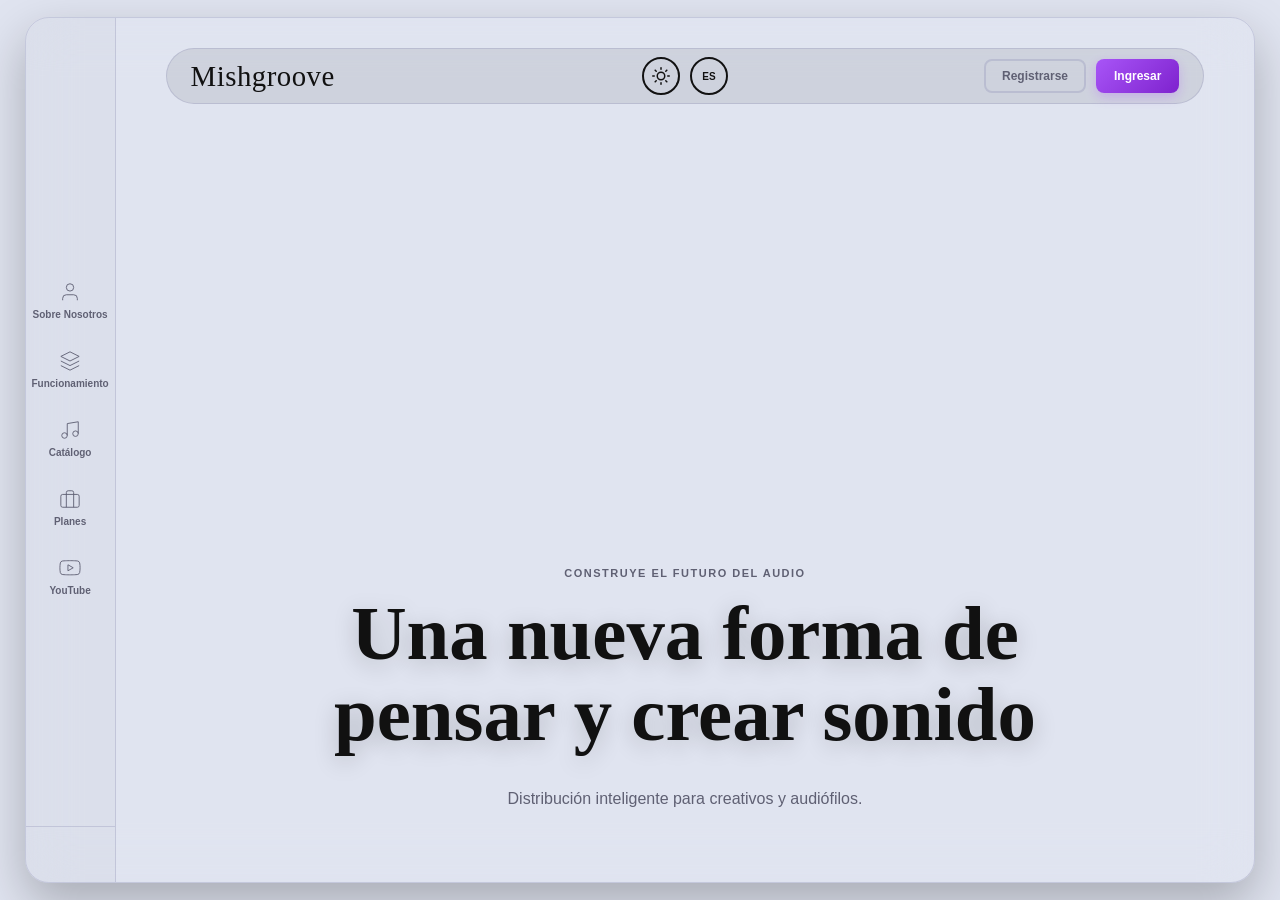
==== index.html @ 0e0fbe4e "Add files via upload" ====
<!DOCTYPE html>
<html lang="es">
<head>
    <meta charset="UTF-8">
    <meta name="viewport" content="width=device-width, initial-scale=1.0">
    <title>Mishgroove - Inicio</title>
    <link rel="stylesheet" href="styles.css">
    <link id="favicon" rel="icon" type="image/png" href="icon/Claro/favicon-128x128.png">
</head>
<body class="theme-claro">

    <div class="glass-dashboard-container">
        <aside class="sidebar">
            <div class="logo-avatar-wrapper">
                <img src="Images/logo tema claro.png" class="logo-avatar img-claro" alt="Logo Mishgroove" onerror="this.style.display='none'">
                <img src="Images/logo tema alt.png" class="logo-avatar img-alt" alt="Logo Mishgroove" onerror="this.style.display='none'">
                <img src="Images/logo tema oscuro.png" class="logo-avatar img-oscuro" alt="Logo Mishgroove" onerror="this.style.display='none'">
            </div>
        
            <nav class="sidebar-nav">
                <ul class="nav-links">
                    <li><a href="#sobre-nosotros">
                        <svg class="nav-svg-icon" viewBox="0 0 24 24"><path d="M20 21v-2a4 4 0 0 0-4-4H8a4 4 0 0 0-4 4v2"></path><circle cx="12" cy="7" r="4"></circle></svg>
                        <span class="nav-text lang" data-es="Sobre Nosotros" data-en="About Us">Sobre Nosotros</span>
                    </a></li>
                    <li><a href="#como-funciona">
                        <svg class="nav-svg-icon" viewBox="0 0 24 24"><polygon points="12 2 2 7 12 12 22 7 12 2"></polygon><polyline points="2 17 12 22 22 17"></polyline><polyline points="2 12 12 17 22 12"></polyline></svg>
                        <span class="nav-text lang" data-es="Funcionamiento" data-en="How it Works">Funcionamiento</span>
                    </a></li>
                    <li><a href="catalogo.html">
                        <svg class="nav-svg-icon" viewBox="0 0 24 24"><path d="M9 18V5l12-2v13"></path><circle cx="6" cy="18" r="3"></circle><circle cx="18" cy="16" r="3"></circle></svg>
                        <span class="nav-text lang" data-es="Catálogo" data-en="Catalog">Catálogo</span>
                    </a></li>
                    <li><a href="#pricing">
                        <svg class="nav-svg-icon" viewBox="0 0 24 24"><rect x="2" y="7" width="20" height="14" rx="2" ry="2"></rect><path d="M16 21V5a2 2 0 0 0-2-2h-4a2 2 0 0 0-2 2v16"></path></svg>
                        <span class="nav-text lang" data-es="Planes" data-en="Plans">Planes</span>
                    </a></li>
                    <li><a href="https://www.youtube.com/watch?v=VIDEO_ID" target="_blank" rel="noopener noreferrer">
                        <svg class="nav-svg-icon" viewBox="0 0 24 24"><path d="M22.54 6.42a2.78 2.78 0 0 0-1.94-2C18.88 4 12 4 12 4s-6.88 0-8.6.46a2.78 2.78 0 0 0-1.94 2A29 29 0 0 0 1 11.75a29 29 0 0 0 .46 5.33A2.78 2.78 0 0 0 3.4 19c1.72.46 8.6.46 8.6.46s6.88 0 8.6-.46a2.78 2.78 0 0 0 1.94-2A29 29 0 0 0 23 11.75a29 29 0 0 0-.46-5.33z"></path><polygon points="9.75 15.02 15.5 11.75 9.75 8.48 9.75 15.02"></polygon></svg>
                        <span class="nav-text">YouTube</span>
                    </a></li>
                </ul>
            </nav>

            <div class="sidebar-controls-footer">
                <!-- Controles movidos a la barra de navegación superior -->
            </div>
        </aside>

        <main class="cinematic-hero-section">           
            <div class="hero-background"></div>
            <div class="hero-wrapper-top"> 
                <header class="cinematic-navbar-pill">
                    <div class="pill-left">Mishgroove</div>
                    <div class="pill-center-controls">
                        <div class="dropdown-container">
                            <button class="theme-circle-btn" id="theme-menu-btn" aria-label="Cambiar Tema" title="Cambiar Tema">
                                <div class="theme-icon-display"></div>
                            </button>
                            <div class="dropdown-menu" id="theme-menu">
                                <div class="dropdown-item" data-theme="0"><svg viewBox="0 0 24 24"><circle cx="12" cy="12" r="5"></circle></svg><span>Tema Claro</span></div>
                                <div class="dropdown-item" data-theme="1"><svg viewBox="0 0 24 24"><path d="M12 2v4M12 18v4M4.93 4.93l2.83 2.83"></path></svg><span>Tema Alt</span></div>
                                <div class="dropdown-item" data-theme="2"><svg viewBox="0 0 24 24"><path d="M21 12.79A9 9 0 1 1 11.21 3 7 7 0 0 0 21 12.79z"></path></svg><span>Tema Oscuro</span></div>
                            </div>
                        </div>
                        <div class="dropdown-container">
                            <button class="theme-circle-btn" id="lang-menu-btn" style="font-size:10px; font-weight:bold;"><span id="current-lang-text">ES</span></button>
                            <div class="dropdown-menu" id="lang-menu">
                                <div class="dropdown-item" data-lang="es">Español (ES)</div>
                                <div class="dropdown-item" data-lang="en">English (EN)</div>
                            </div>
                        </div>
                    </div>
                    <div class="pill-right-actions">
                        <button class="btn-pill-sec lang" id="pill-register-trigger" data-es="Registrarse" data-en="Register">Registrarse</button>
                        <button class="btn-pill-pri lang" id="pill-login-trigger" data-es="Ingresar" data-en="Login">Ingresar</button>
                    </div>
                </header>
                <div class="cinematic-hero-content animate-fade-in" style="display: flex; flex-direction: column; align-items: center; text-align: center;">
                    <span class="hero-tagline lang" data-es="CONSTRUYE EL FUTURO DEL AUDIO" data-en="BUILD THE AUDIO FUTURE">CONSTRUYE EL FUTURO DEL AUDIO</span>
                    <h1 class="hero-main-title lang" data-es="Una nueva forma de pensar y crear sonido" data-en="A new way to think and create sound">Una nueva forma de pensar y crear sonido</h1>
                    <p class="section-desc lang" data-es="Distribución inteligente para creativos y audiófilos." data-en="Smart distribution for creatives and audiophiles.">Distribución inteligente para creativos y audiófilos.</p>
                </div>
            </div>

            <section id="sobre-nosotros" class="glass-section animate-fade-in" style="animation-delay: 0.2s;">
                <h2 class="lang" data-es="Sobre Nosotros" data-en="About Us">Sobre Nosotros</h2>
                <p class="section-desc lang" data-es="Mishgroove es la central de audio del futuro, diseñada específicamente para artistas independientes, ingenieros de sonido y productoras de alto nivel. Nuestra interfaz permite una gestión técnica y visual inigualable." data-en="Mishgroove is the audio hub of the future, designed specifically for independent artists, sound engineers, and high-level producers.">Mishgroove es la central de audio del futuro, diseñada específicamente para artistas independientes, ingenieros de sonido y productoras de alto nivel. Nuestra interfaz permite una gestión técnica y visual inigualable.</p>
                
                <div class="about-grid">
                    <div class="about-card">
                        <img src="/imagen index/1.jpg" alt="Misión" style="width: 100%; height: 150px; object-fit: cover; border-radius: 12px; margin-bottom: 15px;">
                        <h3 class="lang" data-es="Nuestra Misión" data-en="Our Mission">Nuestra Misión</h3>
                        <p class="lang" data-es="Democratizar la distribución musical ofreciendo herramientas analíticas de grado de ingeniería a cualquier creador, eliminando las barreras técnicas de la industria tradicional." data-en="Democratize music distribution by offering engineering-grade analytical tools to any creator.">Democratizar la distribución musical ofreciendo herramientas analíticas de grado de ingeniería a cualquier creador, eliminando las barreras técnicas de la industria tradicional.</p>
                    </div>
                    <div class="about-card">
                        <img src="/imagen index/2.jpg" alt="Visión" style="width: 100%; height: 150px; object-fit: cover; border-radius: 12px; margin-bottom: 15px;">
                        <h3 class="lang" data-es="Nuestra Visión" data-en="Our Vision">Nuestra Visión</h3>
                        <p class="lang" data-es="Ser el ecosistema digital donde la estética visual y la precisión del audio convergen, permitiendo a los artistas centrarse en lo que importa: crear su obra maestra." data-en="To be the digital ecosystem where visual aesthetics and audio precision converge.">Ser el ecosistema digital donde la estética visual y la precisión del audio convergen, permitiendo a los artistas centrarse en lo que importa: crear su obra maestra.</p>
                    </div>
                </div>
            </section>
            
            <section id="como-funciona" class="glass-section animate-fade-in" style="animation-delay: 0.4s;">
                <h2 class="lang" data-es="¿Cómo Funciona?" data-en="How it Works?">¿Cómo Funciona?</h2>
                <div class="steps-grid">
                    <div class="step-card hover-lift">
                        <img src="/imagen index/3.jpg" alt="Sube tu arte" style="width: 100%; height: 120px; object-fit: cover; border-radius: 8px; margin-bottom: 15px;">
                        <span class="step-number">1</span>
                        <h4 class="lang" data-es="Sube tu Arte" data-en="Upload Art">Sube tu Arte</h4>
                        <p class="lang" data-es="Usa nuestro estudio estilo Amuse para arrastrar tus archivos Master y configurar los metadatos." data-en="Use our Amuse-style studio to drag your Master files and configure metadata.">Usa nuestro estudio estilo Amuse para arrastrar tus archivos Master y configurar los metadatos.</p>
                    </div>
                    <div class="step-card hover-lift">
                        <img src="/imagen index/4.jpg" alt="Validación" style="width: 100%; height: 120px; object-fit: cover; border-radius: 8px; margin-bottom: 15px;">
                        <span class="step-number">2</span>
                        <h4 class="lang" data-es="Validación" data-en="Validation">Validación</h4>
                        <p class="lang" data-es="Nuestro equipo de administradores revisa la calidad de audio y derechos de autor rápidamente." data-en="Our admin team reviews audio quality and copyright quickly.">Nuestro equipo de administradores revisa la calidad de audio y derechos de autor rápidamente.</p>
                    </div>
                    <div class="step-card hover-lift">
                        <img src="/imagen index/5.jpg" alt="Monetiza" style="width: 100%; height: 120px; object-fit: cover; border-radius: 8px; margin-bottom: 15px;">
                        <span class="step-number">3</span>
                        <h4 class="lang" data-es="Monetiza" data-en="Monetize">Monetiza</h4>
                        <p class="lang" data-es="Tu música llega al catálogo global. Accede a gráficas detalladas si eres usuario Pro o Signature." data-en="Your music hits the global catalog. Access detailed charts if Pro or Signature.">Tu música llega al catálogo global. Accede a gráficas detalladas si eres usuario Pro o Signature.</p>
                    </div>
                </div>
            </section>

            <section id="features" class="glass-section animate-fade-in" style="animation-delay: 0.6s;">
                <h2 class="lang" data-es="Artistas Top" data-en="Top Artists">Artistas Top</h2>
                <div class="features-grid">
                    <div class="artist-card">
                        <img src="https://images.unsplash.com/photo-1584679109597-c686d939223d?w=200" alt="Neon Pulse">
                        <h3 class="lang" data-es="Neon Pulse" data-en="Neon Pulse">Neon Pulse</h3>
                        <p class="lang" data-es="Pioneros en la síntesis granular y ritmos envolventes." data-en="Pioneers in granular synthesis.">Pioneros en la síntesis granular y ritmos envolventes.</p>
                        <div class="artist-stats">
                            <div><strong>120K</strong><br>Oyentes</div>
                            <div><strong style="color: var(--btn-primary-start);">Signature</strong><br>Status</div>
                        </div>
                    </div>
                    <div class="artist-card">
                        <img src="https://images.unsplash.com/photo-1507214152479-793a86c026a7?w=200" alt="The Velvet Sounds">
                        <h3 class="lang" data-es="The Velvet Sounds" data-en="The Velvet Sounds">The Velvet Sounds</h3>
                        <p class="lang" data-es="Guitarras orgánicas fusionadas con procesos digitales." data-en="Organic guitars fused with digital processes.">Guitarras orgánicas fusionadas con procesos digitales.</p>
                        <div class="artist-stats">
                            <div><strong>85K</strong><br>Oyentes</div>
                            <div><strong>Pro</strong><br>Status</div>
                        </div>
                    </div>
                    <div class="artist-card">
                        <img src="https://images.unsplash.com/photo-1559466193-6157500a87e0?w=200" alt="Echoes of Jupiter">
                        <h3 class="lang" data-es="Echoes of Jupiter" data-en="Echoes of Jupiter">Echoes of Jupiter</h3>
                        <p class="lang" data-es="Narrativas cinematográficas traducidas a frecuencias bajas." data-en="Cinematic narratives translated to low frequencies.">Narrativas cinematográficas traducidas a frecuencias bajas.</p>
                        <div class="artist-stats">
                            <div><strong>210K</strong><br>Oyentes</div>
                            <div><strong style="color: var(--btn-primary-start);">Signature</strong><br>Status</div>
                        </div>
                    </div>
                </div>
            </section>
            
            <section id="pricing" class="glass-section">
                <h2 class="lang" data-es="Elige tu Camino" data-en="Choose your Path">Elige tu Camino</h2>
                <p class="bcv-rate lang" data-es="Tasa BCV referencial: 617.63 VES/USD" data-en="Reference BCV Rate: 617.63 VES/USD">Tasa BCV referencial: 617.63 VES/USD</p>
                <div class="pricing-grid">
                    <div class="pricing-card hover-lift">
                        <h3>Plan Essential</h3>
                        <h4 class="lang" data-es="Gratis" data-en="Free">Gratis</h4>
                        <p class="lang" data-es="Sube tu música al catálogo global. Estadísticas bloqueadas." data-en="Upload music to global catalog. Stats locked.">Sube tu música al catálogo global. Estadísticas y reservas bloqueadas.</p>
                    </div>
                    <div class="pricing-card hover-lift" style="border-color: var(--btn-primary-start); box-shadow: 0 0 20px var(--btn-primary-shadow);">
    <h3 style="color: var(--btn-primary-start);">Plan Pro</h3>
                        <h4>$8 / mes</h4>
                        <p class="lang" data-es="Estadísticas detalladas, reservas de estudio, gráficas en tiempo real." data-en="Detailed stats, real-time charts, featured profile.">Estadísticas detalladas, reservas de estudio, gráficas en tiempo real.</p>
                    </div>
                    <div class="pricing-card hover-lift">
                        <h3>Plan Signature</h3>
                        <h4 class="lang" data-es="Solo por Petición" data-en="Request Only">Solo por Petición</h4>
                        <p class="lang" data-es="Monetización total, soporte prioritario, auditoría de métricas." data-en="Full monetization, priority support, metrics audit.">Monetización total, soporte prioritario, auditoría de métricas.</p>
                    </div>
                </div>
            </section>
        </main>
    </div>

    <!-- Modales de login permanecen igual -->
    <div class="modal-overlay" id="login-modal">
        <div class="modal-content login-dashboard-layout">
            <button class="close-btn" id="close-login-btn">&times;</button>
            <div class="login-media-side">
                <!-- El contenido de texto ahora tiene su propio contenedor con efecto glass -->
                <div class="login-media-content">
                    <span class="trending-badge">MISHGROOVE STUDIO</span>
                    <h3 class="lang" data-es="Espacio Creativo" data-en="Creative Space">Espacio Creativo</h3>
                    <p class="lang" data-es="Distribución inteligente para el artista moderno." data-en="Smart distribution for the modern artist.">Distribución inteligente para el artista moderno.</p>
                </div>
            </div>
            
            <div class="login-form-side">
                <div class="form-wrapper active" id="login-view">
                    <div class="form-side-header">
                        <h2 class="lang" data-es="Iniciar Sesión" data-en="Sign In">Iniciar Sesión</h2>
                    </div>
                    <form id="login-form" style="margin-top:20px;">
                        <div class="input-wrapper" style="margin-bottom: 12px;">
                            <input type="email" id="login-email" placeholder="Correo" required>
                        </div>
                        <div class="input-wrapper" style="margin-bottom: 15px;">
                            <input type="password" id="login-password" placeholder="Contraseña" required>
                        </div>
                        <button type="submit" class="btn-submit lang" data-es="Ingresar" data-en="Enter">Ingresar</button>
                    </form>
                    <p class="switch-form-text lang" data-es="¿No tienes cuenta? " data-en="No account? ">¿No tienes cuenta? <a href="#" id="go-to-register">Regístrate</a></p>
                </div>

                <div class="form-wrapper" id="register-view">
                    <div class="form-side-header">
                        <h2 class="lang" data-es="Crear Cuenta" data-en="Create Account">Crear Cuenta</h2>
                    </div>
                    <div class="role-selector" id="reg-role-selector" style="margin-top:15px; margin-bottom: 10px;">
                        <div class="role-card active" data-role="cliente-np"><p>Essential (Gratis)</p></div>
                        <div class="role-card" data-role="cliente-p"><p>Pro ($8)</p></div>
                    </div>
                    <form id="register-form">
                        <div class="input-wrapper" style="margin-bottom: 10px;">
                            <input type="text" id="reg-name" placeholder="Nombre completo" required>
                        </div>
                        <div class="input-wrapper" style="margin-bottom: 10px;">
                            <input type="email" id="reg-email" placeholder="Correo electrónico" required>
                        </div>
                        <div class="input-wrapper" style="margin-bottom: 10px;">
                            <label for="reg-dob" style="font-size: 11px; font-weight: bold; display: block; margin-bottom: 5px;" class="lang" data-es="Fecha de Nacimiento" data-en="Date of Birth">Fecha de Nacimiento</label>
                            <input type="date" id="reg-dob" required>
                        </div>
                        <div id="payment-fields" style="display: none;">
                            <p style="font-size:11px; margin-bottom:8px; font-weight:bold;">Suscripción Pro: $8 (Aprox 4.941,04 VES)</p>
                            <div class="payment-grid">
                                <input type="text" placeholder="Titular de la tarjeta" class="col-span-2">
                                <input type="text" placeholder="Número de Tarjeta (16 dígitos)" class="col-span-2" maxlength="16">
                                <input type="text" placeholder="MM/AA" maxlength="5">
                                <input type="text" placeholder="CVV" maxlength="3">
                            </div>
                        </div>
                        <div class="input-wrapper" style="margin-bottom: 15px;">
                            <input type="password" id="reg-password" placeholder="Contraseña segura" required>
                        </div>
                        <button type="submit" class="btn-submit lang" data-es="Crear cuenta" data-en="Create Account">Crear cuenta</button>
                    </form>
                    <p class="switch-form-text lang" data-es="¿Ya eres miembro? " data-en="Already a member? ">¿Ya eres miembro? <a href="#" id="go-to-login">Inicia sesión</a></p>
                </div>
            </div>
        </div>
    </div>
    <script src="script.js"></script>
</body>
</html>
---- styles.css ----
@font-face {
    font-family: titulo;
    src: url("fonts/Honfleur-Heavy.otf");
}

@font-face {
    font-family: texto;
    src: url("fonts/Maqui Hv.otf");
}

/* ================= AJUSTES TIPOGRÁFICOS Y TEXTO SEGURO ================= */
h1, h2, h3, h4, h5, h6, p, span, a, label, div {
    overflow-wrap: break-word;
    word-break: normal; /* Evita que rompa letras dentro de las palabras */
}

body::-webkit-scrollbar { display: none; }
html { scrollbar-width: none; scroll-behavior: smooth; }

:root {
    --font-title: 'titulo';
    --font-main: 'texto', sans-serif;
    --transition-speed: 0.4s;
}

/* ================= THEMES ================= */
body.theme-claro {
    --bg-color: #e2e5f0; --glass-bg: rgba(220, 224, 240, 0); --glass-border: rgba(155, 158, 189, 0.4);
    --card-bg: rgba(255, 255, 255, 0.242); --card-hover: rgba(198, 202, 230, 0.6); --text-color: #5f6073;
    --text-accent: #3b3c4a; --invert-text: #111; --modal-bg: rgba(225, 228, 242, 0.75); --input-bg: rgba(255, 255, 255, 0.6);
    --btn-color: #3b3c4a; --btn-text: #fff;
    --bg-overlay: rgba(220, 224, 240, 0.4);
    --hero-mesh: url('Images/claro.jpg');
    /* Tono oscuro para la imagen de fondo del hero */
    --hero-image-overlay: linear-gradient(0deg, rgba(226, 229, 240, 0.5) 0%, rgba(226, 229, 240, 0) 100%);

}

body.theme-alt {
    --bg-color: #ded6c9; --glass-bg: rgba(255, 255, 255, 0); --glass-border: rgba(156, 142, 119, 0.4);
    --card-bg: rgba(220, 208, 188, 0.16); --card-hover: rgba(191, 178, 156, 0.6); --text-color: #53493a;
    --text-accent: #2b251d; --invert-text: #222; --modal-bg: rgba(214, 202, 182, 0.8); --input-bg: rgba(255, 255, 255, 0.5);
    --btn-color: #4d4437; --btn-text: #fff;
    --bg-overlay: rgba(145, 130, 110, 0.5);
    --hero-mesh: url('Images/alt.jpg');
    /* Tono oscuro para la imagen de fondo del hero */
    --hero-image-overlay: linear-gradient(0deg, rgba(222, 214, 201, 0.6) 0%, rgba(222, 214, 201, 0.1) 100%);
}

body.theme-oscuro {
    --bg-color: #0b0c10; --glass-bg: rgba(30, 32, 48, 0); --glass-border: rgba(56, 60, 90, 0.45);
    --card-bg: rgba(37, 40, 61, 0.5); --card-hover: rgba(54, 58, 87, 0.75); --text-color: #888ca8;
    --text-accent: #a5a9c5; --invert-text: #fff; --modal-bg: rgba(20, 22, 33, 0.75); --input-bg: rgba(255, 255, 255, 0.07);
    --btn-color: #fff; --btn-text: #111;
    --bg-overlay: rgba(0, 0, 0, 0.75);
    --hero-mesh: url('Images/oscuro.jpg');
    /* Tono oscuro para la imagen de fondo del hero */
    --hero-image-overlay: linear-gradient(0deg, rgba(11, 12, 16, 0.8) 0%, rgba(11, 12, 16, 0.2) 100%);
}

/* FONDOS GLOBALES Y CAPA DE OPACIDAD */
body { 
    background-color: var(--bg-color); 
    background-image: var(--hero-mesh);
    background-size: cover;
    background-position: center;
    background-attachment: fixed;
    color: var(--text-color); 
    font-family: var(--font-main); 
    transition: background-color var(--transition-speed); 
    margin: 0; 
    display: flex; 
    justify-content: center; 
    align-items: center; 
    min-height: 100vh; 
    overflow: hidden; 
    position: relative;
}

body::before {
    content: '';
    position: fixed;
    inset: 0;
    background: var(--bg-overlay);
    z-index: -1;
    transition: background var(--transition-speed);
}

.glass-dashboard-container { 
    display: flex; 
    width: 96vw; 
    height: 96vh; 
    background: var(--glass-bg); 
    border: 1px solid var(--glass-border); 
    border-radius: 24px; 
    backdrop-filter: blur(25px); 
    -webkit-backdrop-filter: blur(25px); 
    box-shadow: 0 20px 50px rgba(0, 0, 0, 0.25);
    overflow: hidden; 
    animation: pageLoad 0.8s cubic-bezier(0.2, 0.8, 0.2, 1) forwards, themeFadeIn 0.5s ease;
}

/* Animación para la transición de tema */
.glass-dashboard-container.theme-fade-out {
    animation: themeFadeOut 0.25s ease forwards;
}

@keyframes themeFadeOut { from { opacity: 1; transform: scale(1); } to { opacity: 0; transform: scale(0.99); } }
@keyframes themeFadeIn { from { opacity: 0; transform: scale(0.99); } to { opacity: 1; transform: scale(1); } }

/* SIDEBAR & NAV */
.sidebar { width: 90px; background: rgba(0, 0, 0, 0.02); border-right: 1px solid var(--glass-border); display: flex; flex-direction: column; justify-content: space-between; align-items: center; padding: 30px 0; box-sizing: border-box; z-index: 10; }

.logo-avatar-wrapper { width: 42px; height: 42px; display: flex; justify-content: center; align-items: center; border-radius: 50%; overflow: hidden; flex-shrink: 0; }
.logo-avatar { display: none; width: 100%; height: 100%; object-fit: cover; }

body.theme-claro .img-claro, body.theme-alt .img-alt, body.theme-oscuro .img-oscuro { display: block; }
.sidebar-nav { flex-grow: 1; display: flex; align-items: center; margin-top: -40px; min-width: 0; }
.sidebar .nav-links { list-style: none; padding: 0; margin: 0; display: flex; flex-direction: column; gap: 30px; width: 100%; }
.sidebar .nav-links a { text-decoration: none; color: var(--text-color); font-size: 11px; display: flex; flex-direction: column; align-items: center; transition: transform 0.2s, color 0.2s; width: 100%; text-align: center; }
.sidebar .nav-links a:hover { color: var(--text-accent); transform: scale(1.1); }
.nav-svg-icon { width: 22px; height: 22px; stroke: currentColor; fill: none; }

.nav-text { font-size: 10px; font-weight: bold; margin-top: 6px; display: block; text-align: center; max-width: 100%; }

/* DROPDOWNS TEMA E IDIOMA */
.sidebar-controls-footer { display: flex; flex-direction: column; align-items: center; gap: 15px; border-top: 1px solid var(--glass-border); padding-top: 15px; margin-bottom: 10px; width: 100%;}
.dropdown-container { position: relative; display: flex; justify-content: center; width: 100%; }
.theme-circle-btn { width: 38px; height: 38px; background-color: transparent; border: 2px solid var(--text-color); border-radius: 50%; cursor: pointer; display: flex; justify-content: center; align-items: center; color: var(--text-color); transition: all 0.3s ease; overflow: hidden; }

/* Icono dinámico para el botón de tema */
.theme-icon-display {
    width: 18px;
    height: 18px;
    background-color: currentColor;
    transition: all 0.4s ease;
}

body.theme-claro .theme-icon-display { mask-image: url('data:image/svg+xml,<svg xmlns="http://www.w3.org/2000/svg" viewBox="0 0 24 24" fill="none" stroke="black" stroke-width="2" stroke-linecap="round" stroke-linejoin="round"><circle cx="12" cy="12" r="5"></circle><line x1="12" y1="1" x2="12" y2="3"></line><line x1="12" y1="21" x2="12" y2="23"></line><line x1="4.22" y1="4.22" x2="5.64" y2="5.64"></line><line x1="18.36" y1="18.36" x2="19.78" y2="19.78"></line><line x1="1" y1="12" x2="3" y2="12"></line><line x1="21" y1="12" x2="23" y2="12"></line><line x1="4.22" y1="19.78" x2="5.64" y2="18.36"></line><line x1="18.36" y1="5.64" x2="19.78" y2="4.22"></line></svg>'); }
body.theme-alt .theme-icon-display { mask-image: url('data:image/svg+xml,<svg xmlns="http://www.w3.org/2000/svg" viewBox="0 0 24 24" fill="none" stroke="black" stroke-width="2" stroke-linecap="round" stroke-linejoin="round"><path d="M12 2v4M12 18v4M4.93 4.93l2.83 2.83M16.24 16.24l2.83 2.83M2 12h4M18 12h4M4.93 19.78l2.83-2.83M16.24 7.76l2.83-2.83"></path></svg>'); }
body.theme-oscuro .theme-icon-display { mask-image: url('data:image/svg+xml,<svg xmlns="http://www.w3.org/2000/svg" viewBox="0 0 24 24" fill="none" stroke="black" stroke-width="2" stroke-linecap="round" stroke-linejoin="round"><path d="M21 12.79A9 9 0 1 1 11.21 3 7 7 0 0 0 21 12.79z"></path></svg>'); }

/* Posicionamiento del menú desplegable en la barra lateral */
.dropdown-menu {
    position: absolute; left: 100%; bottom: 0; margin-left: 15px;
    background: var(--modal-bg); border: 1px solid var(--glass-border); border-radius: 12px;
    padding: 8px; display: flex; flex-direction: column; gap: 5px;
    opacity: 0; pointer-events: none; transition: all 0.3s ease; backdrop-filter: blur(15px);
    min-width: 110px; z-index: 100; box-shadow: 0 10px 30px rgba(0,0,0,0.3);
    transform: translateX(-10px); /* Animación para la barra lateral */
}

/* Ajuste para cuando el menú está en la barra de navegación superior */
.cinematic-navbar-pill .dropdown-menu {
    left: auto; right: 0; bottom: auto; top: calc(100% + 10px);
    transform: translateY(-10px); /* Animación para la barra superior */
}
.dropdown-menu.active { opacity: 1; pointer-events: auto; transform: translateX(0); }
.dropdown-item { padding: 10px 14px; border-radius: 8px; font-size: 12px; font-weight: bold; cursor: pointer; color: var(--invert-text); text-align: left; transition: background 0.2s, padding-left 0.2s; display: flex; align-items: center; gap: 8px; }
.dropdown-item:hover { background: var(--card-hover); padding-left: 18px; }
.dropdown-item svg { width: 14px; height: 14px; fill: none; stroke: currentColor; stroke-width: 2; }

/* HERO & SCROLL SECTIONS */
.cinematic-hero-section { flex: 1; display: flex; flex-direction: column; position: relative; overflow-y: auto; scroll-behavior: smooth; }
.cinematic-hero-section::-webkit-scrollbar, .db-main-content::-webkit-scrollbar { width: 8px; } 
.cinematic-hero-section::-webkit-scrollbar-thumb, .db-main-content::-webkit-scrollbar-thumb { background: var(--glass-border); border-radius: 4px; }
.cinematic-hero-section::-webkit-scrollbar-track, .db-main-content::-webkit-scrollbar-track { background: transparent; }

.hero-wrapper-top { min-height: 100%; display: flex; flex-direction: column; justify-content: space-between; padding: 30px 50px; box-sizing: border-box; }

/* Fondo de Hero con efecto Glass y Blur */
.hero-background {
    position: fixed;
    top: 0; left: 0; right: 0; bottom: 0;
    background-image: url('https://images.unsplash.com/photo-1598488035139-bdbb2231ce04?w=1200');
    background-size: cover;
    background-position: center;
    filter: blur(8px) saturate(1.2);
    transform: scale(1.1);
    z-index: -2;
    opacity: 0; /* Oculto por defecto */
    transition: opacity 0.5s ease;
}

/* Capa de color oscuro que se adapta al tema */
.hero-background::after {
    content: '';
    position: absolute; inset: 0;
    background: var(--hero-image-overlay);
}

/* Solo mostrar el fondo de imagen en el tema oscuro */
body.theme-oscuro .hero-background {
    opacity: 1;
}
.cinematic-navbar-pill { background: rgba(0, 0, 0, 0.08); border: 1px solid var(--glass-border); backdrop-filter: blur(15px); padding: 10px 24px; border-radius: 50px; display: flex; justify-content: space-between; align-items: center; }
body.theme-oscuro .cinematic-navbar-pill { background: rgba(255,255,255,0.03); }
.pill-left { font-family: var(--font-title); font-size: 1.8rem; color: var(--invert-text); letter-spacing: 0.5px; }
.pill-center-controls { display: flex; gap: 10px; position: absolute; left: 50%; transform: translateX(-50%); }
.pill-center-controls .theme-circle-btn { border-color: var(--invert-text); color: var(--invert-text); }
.pill-center-links a { text-decoration: none; color: var(--text-color); font-size: 13px; font-weight: 500; transition: color 0.2s; }
.pill-center-links a:hover { color: var(--invert-text); }
.pill-right-actions { display: flex; gap: 10px; }
.btn-pill-sec { background: transparent; border: 1px solid var(--glass-border); color: var(--invert-text); padding: 8px 18px; border-radius: 30px; cursor: pointer; font-family: var(--font-main); font-size: 12px; }
.btn-pill-pri { background: var(--btn-color); border: none; color: var(--btn-text); padding: 8px 20px; border-radius: 30px; cursor: pointer; font-family: var(--font-main); font-size: 12px; font-weight: bold; }
.cinematic-hero-content { max-width: 780px; margin: 0 auto; text-align: center; display: flex; flex-direction: column; align-items: center; gap: 15px; animation: slideUp 0.8s ease-out; }
.hero-tagline { font-size: 11px; font-weight: bold; letter-spacing: 1.5px; color: var(--text-color); opacity: 1; }

/* Título principal con sombra para mejorar legibilidad */
.hero-main-title { 
    font-family: var(--font-title); font-size: 4.8rem; line-height: 1.05; margin: 0; color: var(--invert-text); 
    text-shadow: 0 5px 25px rgba(0,0,0,0.2); /* Sombra base para temas claros */
}
body.theme-oscuro .hero-main-title { text-shadow: 0 5px 35px rgba(0,0,0,0.5); } /* Sombra más intensa para tema oscuro */

/* SECTIONS EXPANDED */
.glass-section { padding: 100px 50px; border-top: 1px solid var(--glass-border); color: var(--invert-text); text-align: center; display: flex; flex-direction: column; align-items: center; animation: fadeIn 1s ease; }
.glass-section h2 { font-family: var(--font-title); font-size: 3.5rem; margin-bottom: 30px; color: var(--invert-text); }
.section-desc { max-width: 800px; font-size: 16px; line-height: 1.6; color: var(--text-color); margin-bottom: 40px; }

/* GRIDS */
.about-grid, .steps-grid, .pricing-grid, .features-grid, .catalog-grid { display: grid; gap: 30px; max-width: 1000px; width: 100%; margin: 0 auto; }
.about-grid { grid-template-columns: 1fr 1fr; text-align: left; }
.steps-grid { grid-template-columns: repeat(3, 1fr); }
.pricing-grid, .features-grid { grid-template-columns: repeat(auto-fit, minmax(280px, 1fr)); }
.catalog-grid { grid-template-columns: repeat(auto-fill, minmax(300px, 1fr)); }

.about-card, .step-card, .pricing-card, .artist-card { background: var(--card-bg); border: 1px solid var(--glass-border); border-radius: 20px; padding: 40px 30px; backdrop-filter: blur(10px); transition: transform 0.3s ease, box-shadow 0.3s ease; min-width: 0; }
.about-card:hover, .step-card:hover, .pricing-card:hover, .artist-card:hover { transform: translateY(-8px); box-shadow: 0 15px 30px rgba(0,0,0,0.1); }
.about-card h3 { font-family: var(--font-title); font-size: 2rem; margin-top: 0; color: #a855f7; }

.step-card { text-align: center; position: relative; overflow: hidden; }
.step-number { font-family: var(--font-title); font-size: 4rem; position: absolute; top: -10px; right: 10px; opacity: 0.1; color: var(--invert-text); }
.pricing-card, .artist-card { display: flex; flex-direction: column; justify-content: center; text-align: center; }

.artist-card img { width: 100px; height: 100px; border-radius: 50%; margin: 0 auto 15px; object-fit: cover; border: 3px solid var(--glass-border); aspect-ratio: 1 / 1; flex-shrink: 0; }
.artist-stats { display: flex; justify-content: space-around; margin-top: 15px; border-top: 1px solid var(--glass-border); padding-top: 15px; font-size: 12px; }
.bcv-rate { max-width: 1000px; width: 100%; background: var(--card-bg); padding: 15px; border-radius: 12px; border: 1px solid var(--glass-border); margin-bottom: 20px; font-weight: bold; text-align: center; }

/* TRACK ITEMS & AUDIO PLAYER */
.track-item, .admin-track-item { background: var(--card-bg); border: 1px solid var(--glass-border); border-radius: 16px; padding: 15px; display: flex; flex-direction: column; gap: 10px; text-align: left; transition: transform 0.2s, background 0.3s; animation: slideUp 0.4s ease forwards; min-width: 0; }
.track-item:hover, .admin-track-item:hover { transform: scale(1.02); background: var(--card-hover); }
.track-header { display: flex; justify-content: space-between; align-items: center; width: 100%; min-width: 0; }
.track-info { flex-grow: 1; overflow: hidden; min-width: 0; }

.track-title { font-weight: bold; font-size: 15px; margin: 0; color: var(--invert-text); }
.track-artist { font-size: 12px; margin: 4px 0 0 0; color: var(--text-color); }

.track-badge { font-size: 10px; background: rgba(0,0,0,0.1); padding: 3px 8px; border-radius: 6px; float: right; font-weight: bold; margin-left: 5px;}
.track-stats { font-size: 11px; opacity: 0.7; margin-top: 4px; display: flex; gap: 10px; }
.custom-audio-player { width: 100%; height: 35px; border-radius: 8px; outline: none; }
.custom-audio-player::-webkit-media-controls-panel { background: var(--input-bg); border-radius: 8px; }

/* MODALS (INDEX) */
.modal-overlay { position: fixed; top: 0; left: 0; width: 100vw; height: 100vh; background: rgba(10, 11, 18, 0.4); backdrop-filter: blur(16px); display: flex; justify-content: center; align-items: center; opacity: 0; pointer-events: none; transition: opacity 0.4s ease; z-index: 9999; }
.modal-overlay.active { opacity: 1; pointer-events: auto; }
.login-dashboard-layout { background: var(--modal-bg); border: 1px solid var(--glass-border); max-width: 850px; width: 90%; padding: 0; overflow: hidden; display: flex; height: 550px; position: relative; border-radius: 28px; box-shadow: 0 30px 60px rgba(0,0,0,0.3); transform: scale(0.9); transition: transform 0.4s; }
.modal-overlay.active .login-dashboard-layout { transform: scale(1); }
.close-btn { position: absolute; top: 15px; right: 20px; background: none; border: none; font-size: 32px; cursor: pointer; color: var(--text-color); z-index: 10; transition: color 0.2s;}
.close-btn:hover { color: #ef4444; }
.login-media-side { flex: 1.1; display: flex; flex-direction: column; justify-content: flex-end; background-image: url('https://images.unsplash.com/photo-1550985616-10810253b84d?q=80&w=600&auto=format&fit=crop'); background-size: cover; background-position: center; position: relative; box-sizing: border-box; padding: 25px; }

/* Tarjeta de cristal solo para el contenido de texto en la parte inferior */
.login-media-content {
    padding: 25px;
    background: rgba(0, 0, 0, 0.25);
    border: 1px solid rgba(255, 255, 255, 0.12);
    backdrop-filter: blur(15px);
    border-radius: 20px;
    color: #fff;
}
.trending-badge { align-self: flex-start; background: rgba(255, 255, 255, 0.2); padding: 5px 12px; border-radius: 20px; font-size: 10px; font-weight: bold; }
.login-media-content h3 { font-size: 2.2rem; margin: 10px 0; font-family: var(--font-title); }
.login-media-content p { font-size: 14px; opacity: 0.8; margin: 0; }
.login-form-side { flex: 0.9; padding: 40px 35px; display: flex; flex-direction: column; justify-content: center; box-sizing: border-box; overflow-y: auto; }
.form-wrapper { display: none; flex-direction: column; width: 100%; animation: fadeForm 0.4s ease-in-out forwards; }
.form-wrapper.active { display: flex; }
.form-side-header h2 { font-family: var(--font-title); font-size: 2.5rem; margin: 0; color: var(--invert-text); }
.role-selector { display: flex; gap: 8px; margin-bottom: 20px; }
.role-card { flex: 1; background: var(--card-bg); border: 1px solid var(--glass-border); border-radius: 12px; padding: 12px 5px; cursor: pointer; text-align: center; color: var(--text-color); transition: all 0.2s; }
.role-card.active { background: var(--btn-color); color: var(--btn-text); border-color: transparent; transform: translateY(-2px); box-shadow: 0 5px 10px rgba(0,0,0,0.1);}
.role-card p { font-size: 12px; margin: 0; font-weight: bold; }
.input-wrapper input, .input-wrapper select, .input-wrapper textarea { width: 100%; padding: 14px; background: var(--input-bg); border: 1px solid var(--glass-border); border-radius: 12px; color: var(--invert-text); outline: none; font-family: var(--font-main); box-sizing: border-box; transition: border 0.3s; }
.input-wrapper input:focus, .input-wrapper select:focus, .input-wrapper textarea:focus { border-color: #a855f7; }
/* Asegura que el texto del selector de fecha sea visible */
.input-wrapper input[type="date"] {
    color-scheme: dark;
}
.theme-claro .input-wrapper input[type="date"], .theme-alt .input-wrapper input[type="date"] { color-scheme: light; }
.btn-submit { background: var(--btn-color); color: var(--btn-text); border: none; padding: 14px; border-radius: 12px; font-weight: bold; cursor: pointer; font-size: 14px; font-family: var(--font-main); width: 100%; transition: opacity 0.2s, transform 0.2s;}
.btn-submit:hover { opacity: 0.9; transform: translateY(-2px); }
.switch-form-text { font-size: 12px; text-align: center; margin-top: 15px; opacity: 0.8; }
.switch-form-text a { color: var(--invert-text); font-weight: bold; text-decoration: none; }

/* PAYMENT GRID */
.payment-grid { display: grid; gap: 10px; grid-template-columns: 1fr 1fr; margin-bottom: 10px; padding: 15px; border-radius: 12px; border: 1px solid var(--glass-border); background: rgba(0,0,0,0.02); }
.payment-grid input { padding: 10px; background: var(--input-bg); border: 1px solid var(--glass-border); border-radius: 8px; color: var(--invert-text); width: 100%; box-sizing: border-box; font-family: var(--font-main); }
.col-span-2 { grid-column: span 2; }

/* ======================= DASHBOARD UNIFICADO (PRO, ESSENTIAL, SIGNATURE) ======================= */
.db-main-content { flex: 1; display: flex; flex-direction: column; padding: 25px 30px; box-sizing: border-box; overflow-y: auto; gap: 20px; background: transparent; scroll-behavior: smooth;}
.db-sidebar { width: 250px; background: rgba(0, 0, 0, 0.04); border-right: 1px solid var(--glass-border); display: flex; flex-direction: column; padding: 25px 18px; box-sizing: border-box; justify-content: space-between; position: relative; }
body.theme-oscuro .db-sidebar { background: rgba(255, 255, 255, 0.02); }
.db-brand { display: flex; align-items: center; gap: 10px; padding-left: 10px; margin-bottom: 25px; }
.brand-logo { font-size: 20px; color: #a855f7; }

/* CORRECCIÓN DE NOMBRE DE MARCA "Mishgroup..." */
.brand-name { font-family: var(--font-title); font-size: 1.5rem; color: var(--invert-text); white-space: normal; word-break: normal; overflow: visible; }

.db-menu { display: flex; flex-direction: column; gap: 4px; flex-grow: 1; overflow-y: auto; }
.menu-category { font-size: 11px; text-transform: uppercase; letter-spacing: 1px; margin: 15px 0 6px 10px; opacity: 0.5; font-weight: bold; }
.menu-item { display: flex; align-items: center; gap: 12px; padding: 10px 14px; border-radius: 12px; text-decoration: none; color: var(--text-color); font-size: 13px; font-weight: bold; transition: all 0.2s; cursor: pointer; border: none; background: none; width: 100%; text-align: left; }
.menu-item svg { width: 18px; height: 18px; stroke: currentColor; fill: none; }
.menu-item:hover { background: var(--card-hover); transform: translateX(5px); }
.menu-item.active { background: var(--btn-color); color: var(--btn-text); transform: translateX(0); }
.sidebar-promo-card { background: var(--card-bg); border: 1px solid var(--glass-border); border-radius: 16px; padding: 16px; margin-bottom: 20px; text-align: left; box-sizing: border-box; animation: fadeIn 1s; }
.sidebar-promo-card h4 {
    margin-top: 5px;
    margin-bottom: 10px;
    font-family: var(--font-title);
    color: var(--invert-text);
    font-size: 1.2rem;
}
.promo-icon { font-size: 20px; margin-bottom: 8px; color: #a855f7; }

/* ======== CONTROL DE IMÁGENES DENTRO DEL DASHBOARD ======== */
.db-main-content img {
    max-width: 100%;
    max-height: 380px;
    object-fit: cover;
    border-radius: 16px;
    display: block;
    margin-top: 10px;
}

/* Si la imagen en "Hola, miche" es la foto de perfil del usuario */
.user-profile-avatar,
.user-avatar-lg {
    width: 90px !important;
    height: 90px !important;
    border-radius: 50% !important;
    object-fit: cover !important;
    border: 3px solid #a855f7 !important;
    display: inline-block !important;
}

/* Chat / Reclamos */
.chat-container { display: flex; flex-direction: column; gap: 15px; margin-bottom: 20px; max-height: 400px; overflow-y: auto; }
.chat-message { background: var(--card-bg); padding: 15px; border-radius: 12px; border: 1px solid var(--glass-border); }
.chat-message.admin-reply { border-color: #a855f7; background: rgba(168, 85, 247, 0.05); border-left: 4px solid #a855f7; }
.chat-message-header { display: flex; justify-content: space-between; font-size: 11px; opacity: 0.7; margin-bottom: 5px; }

/* Reservas / Catálogo de Servicios */
.reservation-card { display: flex; flex-direction: column; background: var(--card-bg); padding: 15px; border-radius: 16px; border: 1px solid var(--glass-border); transition: transform 0.2s; }
.reservation-card:hover { transform: translateY(-3px); }
.reservation-card img { width: 100%; height: 140px; object-fit: cover; border-radius: 8px; margin-bottom: 10px; border: 1px solid var(--glass-border); }
.reservation-info { font-size: 13px; line-height: 1.5; margin-bottom: 10px; min-width: 0; }
.cart-container { background: rgba(168, 85, 247, 0.05); border: 1px solid #a855f7; padding: 20px; border-radius: 16px; margin-top: 20px; }
.cart-item { display: flex; justify-content: space-between; border-bottom: 1px solid var(--glass-border); padding: 10px 0; font-size: 14px; }
.cart-total { display: flex; justify-content: space-between; font-weight: bold; font-size: 18px; margin-top: 15px; color: #a855f7; }

/* Fotos Administrador */
.admin-user-info { display: flex; align-items: center; gap: 15px; }
.admin-user-avatar { width: 45px; height: 45px; border-radius: 50%; object-fit: cover; border: 2px solid #a855f7; flex-shrink: 0; aspect-ratio: 1 / 1; }

/* Botones y utilidades genéricas de tablas */
.btn-table-action { background: var(--input-bg); border: 1px solid var(--glass-border); color: var(--invert-text); padding: 6px 12px; border-radius: 6px; font-size: 11px; cursor: pointer; transition: 0.2s; }
.btn-table-action:hover { opacity: 0.8; }
.btn-success { background: #22c55e; color: #fff; border: none; }
.btn-danger { background: #ef4444; color: #fff; border: none; }
.btn-primary { background: #a855f7; color: #fff; border: none; }
.dashboard-view { display: none; animation: fadeIn 0.4s ease; }
.dashboard-view.active { display: block; }

/* Títulos para cada vista del dashboard */
.dashboard-view > h2 {
    font-family: var(--font-title);
    font-size: 2.8rem;
    color: var(--invert-text);
    margin-bottom: 25px;
}
@keyframes fadeIn { from { opacity: 0; } to { opacity: 1; } }
@keyframes slideUp { from { opacity: 0; transform: translateY(10px); } to { opacity: 1; transform: translateY(0); } }
/* =========================================================
   CORRECCIÓN: POSICIÓN Y FORMA DE LA IMAGEN DE PERFIL
========================================================= */

/* 1. Alinea el saludo a la izquierda y empuja el perfil a la esquina superior derecha */
.db-topbar {
    display: flex !important;
    justify-content: space-between !important;
    align-items: center !important;
    width: 100%;
    padding-bottom: 20px;
}

/* 2. Fuerza que el contenedor del usuario se mantenga a la derecha */
.user-avatar-badge {
    display: flex;
    flex-direction: column;
    align-items: center;
    gap: 5px;
    margin-left: auto !important; 
}

/* 3. Crea el círculo perfecto y recorta las esquinas de cualquier imagen cuadrada */
.avatar-circle {
    width: 60px !important;       /* Ancho fijo */
    height: 60px !important;      /* Alto fijo (mismo que el ancho) */
    border-radius: 50% !important; /* Hace que sea completamente circular */
    overflow: hidden !important;   /* Oculta lo que sobresalga del círculo */
    display: flex;
    justify-content: center;
    align-items: center;
    background-color: var(--glass-border, #4b5563);
    color: #ffffff;
    font-size: 24px;
    font-weight: bold;
    flex-shrink: 0;
}

/* 4. Asegura que la imagen de perfil llene el círculo sin deformarse */
.avatar-circle img {
    width: 100% !important;
    height: 100% !important;
    object-fit: cover !important; /* Mantiene la proporción de la foto */
    border-radius: 50% !important;
}

/* =========================================================
   CORRECCIÓN: TAMAÑO DEL ICONO EN "SUBIR MASTER"
========================================================= */

/* 1. Limita el tamaño de los SVG o imágenes dentro de la zona de subida */
.main-content svg,
.upload-container svg,
.drop-zone svg,
.upload-area svg {
    width: 80px !important;  /* Ajusta este valor si lo quieres más grande o pequeño */
    height: 80px !important;
    margin: 0 auto 20px auto !important; /* Centra el icono y da espacio abajo */
    display: block !important;
    opacity: 0.7; /* Lo hace lucir un poco más sutil e integrado al fondo */
}

/* 2. Por si estás usando una etiqueta <i> (como Boxicons o FontAwesome) */
.main-content i.upload-icon,
.upload-container i,
.drop-zone i,
.upload-zone i {
    font-size: 80px !important;
    display: block !important;
    margin: 0 auto 20px auto !important;
    text-align: center;
    opacity: 0.7;
}

/* 3. Asegúrate de que el contenedor de la zona de subida esté centrado */
.upload-container,
.drop-zone,
.upload-zone {
    display: flex;
    flex-direction: column;
    justify-content: center;
    align-items: center;
    text-align: center;
    /* Agrega un tamaño máximo si la caja también se está estirando demasiado */
    max-width:300px;
    margin: 0 auto;
}

/* Overlay de bloqueo para plan Essential */
.locked-overlay {
    position: absolute; inset: 0; background: var(--bg-overlay); backdrop-filter: blur(8px); z-index: 5;
    display: flex; flex-direction: column; justify-content: center; align-items: center; text-align: center;
    border-radius: 16px; border: 1px solid var(--glass-border);
}

/* ================= INSIGHTS FINANCIEROS Y GRÁFICAS ================= */
.stats-header-bar {
    display: flex;
    justify-content: space-between;
    align-items: center;
    margin-bottom: 20px;
}

.live-badge {
    background: var(--btn-primary-shadow); /* Fondo semitransparente que se adapta al tema */
    color: var(--btn-primary-start); /* Color de texto que se adapta al tema */
    border: 1px solid var(--btn-primary-start);
    padding: 4px 12px;
    border-radius: 20px;
    font-size: 12px;
    font-weight: bold;
}

.db-metrics-grid {
    display: grid;
    grid-template-columns: repeat(auto-fit, minmax(200px, 1fr));
    gap: 15px;
    margin-bottom: 25px;
}

.metric-card {
    background: var(--card-bg);
    border: 1px solid var(--glass-border);
    border-radius: 16px;
    padding: 18px;
    display: flex;
    flex-direction: column;
    justify-content: space-between;
    transition: transform 0.3s ease, box-shadow 0.3s ease;
}

.metric-card:hover {
    transform: translateY(-3px);
    box-shadow: 0 8px 20px rgba(0, 0, 0, 0.15);
}

.metric-card.violet-gradient {
    background: linear-gradient(135deg, rgba(168, 85, 247, 0.25), rgba(59, 130, 246, 0.15));
    border-color: rgba(168, 85, 247, 0.4);
}

.card-head {
    font-size: 12px;
    text-transform: uppercase;
    letter-spacing: 0.5px;
    opacity: 0.85;
}

.metric-card h2 {
    font-size: 26px;
    margin: 8px 0 4px 0;
    color: var(--invert-text);
}

.metric-subtext {
    font-size: 11px;
    opacity: 0.7;
}

.charts-grid {
    display: grid;
    grid-template-columns: 2fr 1.2fr;
    gap: 20px;
    margin-bottom: 25px;
}

@media (max-width: 900px) {
    .charts-grid {
        grid-template-columns: 1fr;
    }
}

.chart-card {
    background: var(--card-bg);
    border: 1px solid var(--glass-border);
    border-radius: 16px;
    padding: 20px;
    display: flex;
    flex-direction: column;
}

.chart-card-header {
    display: flex;
    justify-content: space-between;
    align-items: center;
    margin-bottom: 15px;
}

.chart-card-header h3 {
    font-size: 15px;
    margin: 0;
    color: var(--invert-text);
}

.chart-period {
    font-size: 11px;
    opacity: 0.6;
}

.canvas-wrapper {
    position: relative;
    height: 230px;
    width: 100%;
}

.financial-breakdown-section {
    background: var(--card-bg);
    border: 1px solid var(--glass-border);
    border-radius: 16px;
    padding: 20px;
    margin-top: 20px;
}

.financial-breakdown-section h3 {
    margin-top: 0;
    margin-bottom: 15px;
    font-size: 16px;
    color: var(--invert-text);
}

.table-responsive {
    overflow-x: auto;
}

.financial-table {
    width: 100%;
    border-collapse: collapse;
    font-size: 13px;
    text-align: left;
}

.financial-table th {
    padding: 10px;
    border-bottom: 1px solid var(--glass-border);
    opacity: 0.8;
    font-weight: 600;
}

.financial-table td {
    padding: 12px 10px;
    border-bottom: 1px solid rgba(255, 255, 255, 0.05);
}

.financial-table tbody tr:hover {
    background: rgba(255, 255, 255, 0.03);
}
/* ================= ARREGLOS DE TAMAÑO Y RESPONSIVIDAD ================= */
img {
    max-width: 100%;
    height: auto;
    object-fit: cover;
}

.artist-card img, .step-card img, .about-card img, .reservation-card img {
    border-radius: 8px;
    box-shadow: 0 4px 10px rgba(0,0,0,0.1);
    transition: transform var(--transition-speed) ease;
}

/* ================= VARIABLES DE COLOR POR TEMA (Botones y Acentos) ================= */
/* Tema Claro (Morado Mishgroove original) */
.theme-claro {
    --btn-primary-start: #a855f7;
    --btn-primary-end: #7e22ce;
    --btn-primary-shadow: rgba(168, 85, 247, 0.3);
    --btn-primary-hover-start: #b86bf8;
    --btn-primary-hover-end: #8e2bdf;
    --btn-primary-hover-shadow: rgba(168, 85, 247, 0.5);
}

/* Tema Alt (Esmeralda/Teal dinámico) */
.theme-alt {
    --btn-primary-start: #10b981; 
    --btn-primary-end: #047857;
    --btn-primary-shadow: rgba(16, 185, 129, 0.3);
    --btn-primary-hover-start: #34d399;
    --btn-primary-hover-end: #059669;
    --btn-primary-hover-shadow: rgba(16, 185, 129, 0.5);
}

/* Tema Oscuro (Azul Eléctrico) */
.theme-oscuro {
    --btn-primary-start: #3b82f6; 
    --btn-primary-end: #1d4ed8;
    --btn-primary-shadow: rgba(59, 130, 246, 0.3);
    --btn-primary-hover-start: #60a5fa;
    --btn-primary-hover-end: #2563eb;
    --btn-primary-hover-shadow: rgba(59, 130, 246, 0.5);
}

/* ================= DISEÑO DE BOTONES ADAPTATIVOS ================= */
button {
    font-family: var(--font-main);
    cursor: pointer;
    transition: transform 0.3s ease, box-shadow 0.3s ease, background 0.3s ease, border-color 0.3s ease;
}

/* Botones principales que reaccionan al tema */
.btn-submit, .btn-pill-pri, .btn-table-action, .btn-promo-upgrade {
    background: linear-gradient(135deg, var(--btn-primary-start) 0%, var(--btn-primary-end) 100%);
    color: #ffffff;
    border: none;
    padding: 10px 18px;
    border-radius: 8px;
    font-weight: 600;
    box-shadow: 0 4px 12px var(--btn-primary-shadow);
}

.btn-submit:hover, .btn-pill-pri:hover, .btn-table-action:hover, .btn-promo-upgrade:hover {
    transform: translateY(-2px);
    box-shadow: 0 6px 18px var(--btn-primary-hover-shadow);
    background: linear-gradient(135deg, var(--btn-primary-hover-start) 0%, var(--btn-primary-hover-end) 100%);
}

.btn-submit:active, .btn-table-action:active {
    transform: translateY(0);
}

/* Botón Secundario (Outline) que reacciona al tema */
.btn-pill-sec {
    background: transparent;
    color: var(--text-color, #333);
    border: 2px solid var(--glass-border);
    padding: 8px 16px;
    border-radius: 8px;
    font-weight: 600;
    transition: all 0.3s ease;
}

.btn-pill-sec:hover {
    background: var(--btn-primary-shadow); /* Fondo tenue del color del tema */
    border-color: var(--btn-primary-start);
    color: var(--btn-primary-start);
    transform: translateY(-2px);
}

/* Botones de acción específicos (Rojo y Verde se mantienen universales para Cancelar/Aceptar) */
.btn-danger {
    background: linear-gradient(135deg, #ef4444 0%, #b91c1c 100%);
    box-shadow: 0 4px 12px rgba(239, 68, 68, 0.3);
}
.btn-danger:hover {
    background: linear-gradient(135deg, #f87171 0%, #dc2626 100%);
    box-shadow: 0 6px 18px rgba(239, 68, 68, 0.5);
}

.btn-success {
    background: linear-gradient(135deg, #22c55e 0%, #15803d 100%);
    box-shadow: 0 4px 12px rgba(34, 197, 94, 0.3);
}
.btn-success:hover {
    background: linear-gradient(135deg, #4ade80 0%, #16a34a 100%);
    box-shadow: 0 6px 18px rgba(34, 197, 94, 0.5);
}

/* ==========================================================================
   1. ARREGLO DE BARRAS DE DESPLAZAMIENTO (SCROLLBARS) EN LA SIDEBAR Y APP
   Ref: Corrección del desbordamiento visual de image_76654c.png
   ========================================================================== */

/* Bloquear el scroll horizontal indeseado y habilitar el vertical solo si es necesario */
.sidebar, .sidebar-nav {
    overflow-x: hidden !important; 
    overflow-y: auto;
}

/* Personalización de la barra de desplazamiento para que sea delgada y moderna (Webkit) */
::-webkit-scrollbar {
    width: 6px;
    height: 6px;
}

::-webkit-scrollbar-track {
    background: transparent; 
}

::-webkit-scrollbar-thumb {
    background-color: rgba(150, 150, 150, 0.3); 
    border-radius: 10px;
}

::-webkit-scrollbar-thumb:hover {
    background-color: var(--btn-primary-start, #a855f7); /* Se adapta al tema activo */
}


/* ==========================================================================
   2. ESTILIZACIÓN DEL BOTÓN "CHOOSE FILE" (INPUT TYPE FILE)
   ========================================================================== */

/* Contenedor del texto del archivo seleccionado */
input[type="file"] {
    font-family: var(--font-main);
    color: var(--text-color, #cbd5e1);
    font-size: 0.9rem;
    cursor: pointer;
}

/* Estilización exclusiva del botón gris nativo "Seleccionar Archivo" */
input[type="file"]::file-selector-button {
    /* Heredamos el diseño dinámico de nuestros botones principales */
    background: linear-gradient(135deg, var(--btn-primary-start) 0%, var(--btn-primary-end) 100%);
    color: #ffffff;
    border: none;
    padding: 8px 16px;
    margin-right: 15px;
    border-radius: 8px;
    font-weight: 600;
    font-family: var(--font-main);
    cursor: pointer;
    transition: transform 0.3s ease, box-shadow 0.3s ease, background 0.3s ease;
    box-shadow: 0 4px 12px var(--btn-primary-shadow);
}

/* Efecto Hover del botón de archivo */
input[type="file"]::file-selector-button:hover {
    transform: translateY(-2px);
    box-shadow: 0 6px 18px var(--btn-primary-hover-shadow);
    background: linear-gradient(135deg, var(--btn-primary-hover-start) 0%, var(--btn-primary-hover-end) 100%);
}

/* Efecto Click del botón de archivo */
input[type="file"]::file-selector-button:active {
    transform: translateY(0);
}
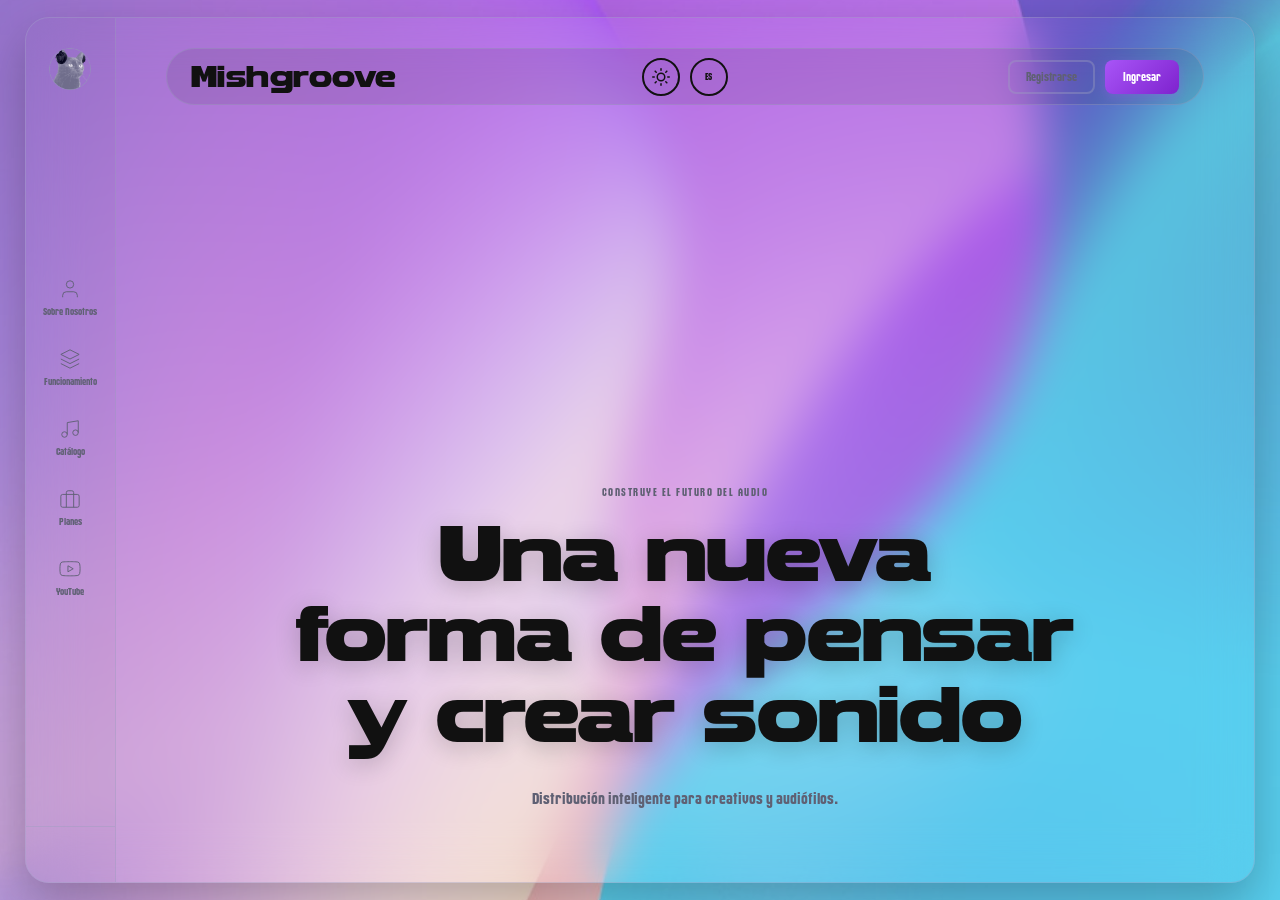
==== commit 97cd790b: "Add files via upload" ====
--- a/index.html
+++ b/index.html
@@ -136,6 +136,7 @@
                             <div><strong>120K</strong><br>Oyentes</div>
                             <div><strong style="color: var(--btn-primary-start);">Signature</strong><br>Status</div>
                         </div>
+                        <div class="artist-socials" data-artist-email="neon@pulse.com"></div>
                     </div>
                     <div class="artist-card">
                         <img src="https://images.unsplash.com/photo-1507214152479-793a86c026a7?w=200" alt="The Velvet Sounds">
@@ -145,6 +146,7 @@
                             <div><strong>85K</strong><br>Oyentes</div>
                             <div><strong>Pro</strong><br>Status</div>
                         </div>
+                        <div class="artist-socials" data-artist-email="velvet@sounds.com"></div>
                     </div>
                     <div class="artist-card">
                         <img src="https://images.unsplash.com/photo-1559466193-6157500a87e0?w=200" alt="Echoes of Jupiter">
@@ -154,6 +156,7 @@
                             <div><strong>210K</strong><br>Oyentes</div>
                             <div><strong style="color: var(--btn-primary-start);">Signature</strong><br>Status</div>
                         </div>
+                        <div class="artist-socials" data-artist-email="echoes@jupiter.com"></div>
                     </div>
                 </div>
             </section>
@@ -231,13 +234,23 @@
                             <label for="reg-dob" style="font-size: 11px; font-weight: bold; display: block; margin-bottom: 5px;" class="lang" data-es="Fecha de Nacimiento" data-en="Date of Birth">Fecha de Nacimiento</label>
                             <input type="date" id="reg-dob" required>
                         </div>
-                        <div id="payment-fields" style="display: none;">
-                            <p style="font-size:11px; margin-bottom:8px; font-weight:bold;">Suscripción Pro: $8 (Aprox 4.941,04 VES)</p>
-                            <div class="payment-grid">
-                                <input type="text" placeholder="Titular de la tarjeta" class="col-span-2">
-                                <input type="text" placeholder="Número de Tarjeta (16 dígitos)" class="col-span-2" maxlength="16">
-                                <input type="text" placeholder="MM/AA" maxlength="5">
-                                <input type="text" placeholder="CVV" maxlength="3">
+                        <!-- Nuevo Flujo de Pago por Transferencia -->
+                        <div id="payment-fields" style="display: none; background: rgba(0,0,0,0.05); padding: 15px; border-radius: 12px; border: 1px solid var(--glass-border); margin-bottom: 15px;">
+                            <p style="font-size:13px; margin-top:0; font-weight:bold;">Pagar Suscripción Pro: $8</p>
+                            <div style="font-size:12px; line-height:1.6; background:var(--input-bg); padding:10px; border-radius:8px;">
+                                <strong>Datos para Transferencia Bancaria:</strong><br>
+                                <span>- Banco: Banco de Venezuela</span><br>
+                                <span>- C.I: V-27.765.432</span><br>
+                                <span>- Teléfono: 0412-1234567</span><br>
+                                <span>- Concepto: Pago Mishgroove</span>
+                            </div>
+                            <div style="display: flex; flex-direction: column; gap: 10px; margin-top: 15px;">
+                                <div class="input-wrapper">
+                                    <input type="text" id="reg-bank-name" placeholder="Banco desde el que pagó" required>
+                                </div>
+                                <div class="input-wrapper">
+                                    <input type="text" id="reg-transaction-ref" placeholder="Nº de Referencia del pago" required>
+                                </div>
                             </div>
                         </div>
                         <div class="input-wrapper" style="margin-bottom: 15px;">
--- a/styles.css
+++ b/styles.css
@@ -172,7 +172,6 @@
 .hero-background {
     position: fixed;
     top: 0; left: 0; right: 0; bottom: 0;
-    background-image: url('https://images.unsplash.com/photo-1598488035139-bdbb2231ce04?w=1200');
     background-size: cover;
     background-position: center;
     filter: blur(8px) saturate(1.2);
@@ -189,14 +188,37 @@
     background: var(--hero-image-overlay);
 }
 
-/* Solo mostrar el fondo de imagen en el tema oscuro */
+/* Imagen de fondo específica solo para el tema oscuro */
 body.theme-oscuro .hero-background {
+    background-image: url('https://images.unsplash.com/photo-1598488035139-bdbb2231ce04?w=1200');
+}
+
+/* Imagen de fondo específica para el tema alternativo */
+body.theme-alt .hero-background {
+    background-image: url('/imagen index/9.jpg');
+}
+
+/* Mostrar el fondo de imagen en los temas oscuro y alternativo */
+body.theme-oscuro .hero-background,
+body.theme-alt .hero-background {
     opacity: 1;
 }
 .cinematic-navbar-pill { background: rgba(0, 0, 0, 0.08); border: 1px solid var(--glass-border); backdrop-filter: blur(15px); padding: 10px 24px; border-radius: 50px; display: flex; justify-content: space-between; align-items: center; }
 body.theme-oscuro .cinematic-navbar-pill { background: rgba(255,255,255,0.03); }
 .pill-left { font-family: var(--font-title); font-size: 1.8rem; color: var(--invert-text); letter-spacing: 0.5px; }
 .pill-center-controls { display: flex; gap: 10px; position: absolute; left: 50%; transform: translateX(-50%); }
+
+/* Ajuste de color para la barra de navegación en el tema alternativo */
+body.theme-alt .pill-left,
+body.theme-alt .pill-center-controls .theme-circle-btn {
+    color: #fff;
+    border-color: #fff;
+}
+
+/* Ajuste de color para la barra lateral en el tema alternativo */
+body.theme-alt .sidebar .nav-links a {
+    color: #fff;
+}
 .pill-center-controls .theme-circle-btn { border-color: var(--invert-text); color: var(--invert-text); }
 .pill-center-links a { text-decoration: none; color: var(--text-color); font-size: 13px; font-weight: 500; transition: color 0.2s; }
 .pill-center-links a:hover { color: var(--invert-text); }
@@ -237,6 +259,17 @@
 .artist-stats { display: flex; justify-content: space-around; margin-top: 15px; border-top: 1px solid var(--glass-border); padding-top: 15px; font-size: 12px; }
 .bcv-rate { max-width: 1000px; width: 100%; background: var(--card-bg); padding: 15px; border-radius: 12px; border: 1px solid var(--glass-border); margin-bottom: 20px; font-weight: bold; text-align: center; }
 
+/* Estilos para los iconos de redes sociales en las tarjetas de artista */
+.artist-socials {
+    display: flex;
+    justify-content: center;
+    gap: 15px;
+    margin-top: 15px;
+}
+.social-icon {
+    width: 20px; height: 20px; opacity: 0.6; transition: opacity 0.2s, transform 0.2s;
+}
+.social-icon:hover { opacity: 1; transform: scale(1.1); }
 /* TRACK ITEMS & AUDIO PLAYER */
 .track-item, .admin-track-item { background: var(--card-bg); border: 1px solid var(--glass-border); border-radius: 16px; padding: 15px; display: flex; flex-direction: column; gap: 10px; text-align: left; transition: transform 0.2s, background 0.3s; animation: slideUp 0.4s ease forwards; min-width: 0; }
 .track-item:hover, .admin-track-item:hover { transform: scale(1.02); background: var(--card-hover); }
@@ -273,6 +306,7 @@
 .login-media-content h3 { font-size: 2.2rem; margin: 10px 0; font-family: var(--font-title); }
 .login-media-content p { font-size: 14px; opacity: 0.8; margin: 0; }
 .login-form-side { flex: 0.9; padding: 40px 35px; display: flex; flex-direction: column; justify-content: center; box-sizing: border-box; overflow-y: auto; }
+.login-form-side { justify-content: flex-start; } /* Alinea el contenido al inicio para evitar que se corte por arriba */
 .form-wrapper { display: none; flex-direction: column; width: 100%; animation: fadeForm 0.4s ease-in-out forwards; }
 .form-wrapper.active { display: flex; }
 .form-side-header h2 { font-family: var(--font-title); font-size: 2.5rem; margin: 0; color: var(--invert-text); }
@@ -291,7 +325,19 @@
 .btn-submit:hover { opacity: 0.9; transform: translateY(-2px); }
 .switch-form-text { font-size: 12px; text-align: center; margin-top: 15px; opacity: 0.8; }
 .switch-form-text a { color: var(--invert-text); font-weight: bold; text-decoration: none; }
-
+.switch-form-text a { /* Estilo de botón "outline" para cambiar de formulario */
+    display: inline-block;
+    margin-top: 10px;
+    padding: 8px 16px;
+    border-radius: 8px;
+    text-decoration: none;
+    font-weight: 600;
+    background: transparent;
+    border: 1px solid var(--btn-primary-start);
+    color: var(--btn-primary-start);
+    transition: all 0.3s ease;
+}
+.switch-form-text a:hover { transform: translateY(-2px); background: var(--btn-primary-shadow); }
 /* PAYMENT GRID */
 .payment-grid { display: grid; gap: 10px; grid-template-columns: 1fr 1fr; margin-bottom: 10px; padding: 15px; border-radius: 12px; border: 1px solid var(--glass-border); background: rgba(0,0,0,0.02); }
 .payment-grid input { padding: 10px; background: var(--input-bg); border: 1px solid var(--glass-border); border-radius: 8px; color: var(--invert-text); width: 100%; box-sizing: border-box; font-family: var(--font-main); }
@@ -805,4 +851,106 @@
 /* Efecto Click del botón de archivo */
 input[type="file"]::file-selector-button:active {
     transform: translateY(0);
+}
+
+/* ================= ESTILOS DEL METRÓNOMO ================= */
+.metronome-container {
+    max-width: 350px;
+    margin: 20px auto;
+    background: var(--card-bg);
+    border: 1px solid var(--glass-border);
+    border-radius: 20px;
+    padding: 30px;
+    display: flex;
+    flex-direction: column;
+    align-items: center;
+    gap: 20px;
+    box-shadow: 0 10px 30px rgba(0,0,0,0.1);
+}
+
+.metronome-main-panel {
+    display: flex;
+    flex-direction: column;
+    align-items: center;
+}
+.metronome-display {
+    display: flex;
+    align-items: baseline;
+    justify-content: center;
+    font-family: var(--font-title);
+    color: var(--invert-text);
+    position: relative;
+    width: 100%;
+}
+
+.metronome-led {
+    width: 12px;
+    height: 12px;
+    background: var(--glass-border);
+    border-radius: 50%;
+    position: absolute;
+    top: -15px;
+    transition: background-color 0.1s, box-shadow 0.1s;
+}
+
+.metronome-led.active {
+    background-color: var(--btn-primary-start);
+    box-shadow: 0 0 15px var(--btn-primary-shadow);
+}
+
+.metronome-led.accent {
+    background-color: #22c55e; /* Un color de acento diferente */
+    box-shadow: 0 0 15px rgba(34, 197, 94, 0.5);
+}
+
+
+.metronome-display span:first-of-type {
+    font-size: 6rem;
+    line-height: 1;
+}
+
+.bpm-label {
+    font-size: 1.5rem;
+    margin-left: 10px;
+    opacity: 0.7;
+}
+
+.metronome-controls {
+    display: flex;
+    align-items: center;
+    gap: 15px;
+    width: 100%;
+}
+
+.metronome-btn { font-size: 24px; width: 40px; height: 40px; border-radius: 50%; }
+.metronome-slider { flex-grow: 1; }
+
+/* Estilos de la Perilla (Knob) */
+.metronome-knob-container {
+    display: flex;
+    justify-content: center;
+    align-items: center;
+}
+
+.knob {
+    width: 120px;
+    height: 120px;
+    background: linear-gradient(145deg, var(--card-bg), var(--bg-color));
+    border: 3px solid var(--glass-border);
+    border-radius: 50%;
+    position: relative;
+    cursor: ew-resize; /* Cursor para indicar movimiento horizontal */
+    box-shadow: inset 0 5px 15px rgba(0,0,0,0.1), 0 2px 5px rgba(0,0,0,0.1);
+}
+
+.knob::before {
+    content: '';
+    position: absolute;
+    top: 10px;
+    left: 50%;
+    transform: translateX(-50%);
+    width: 4px;
+    height: 20px;
+    background: var(--btn-primary-start);
+    border-radius: 2px;
 }
